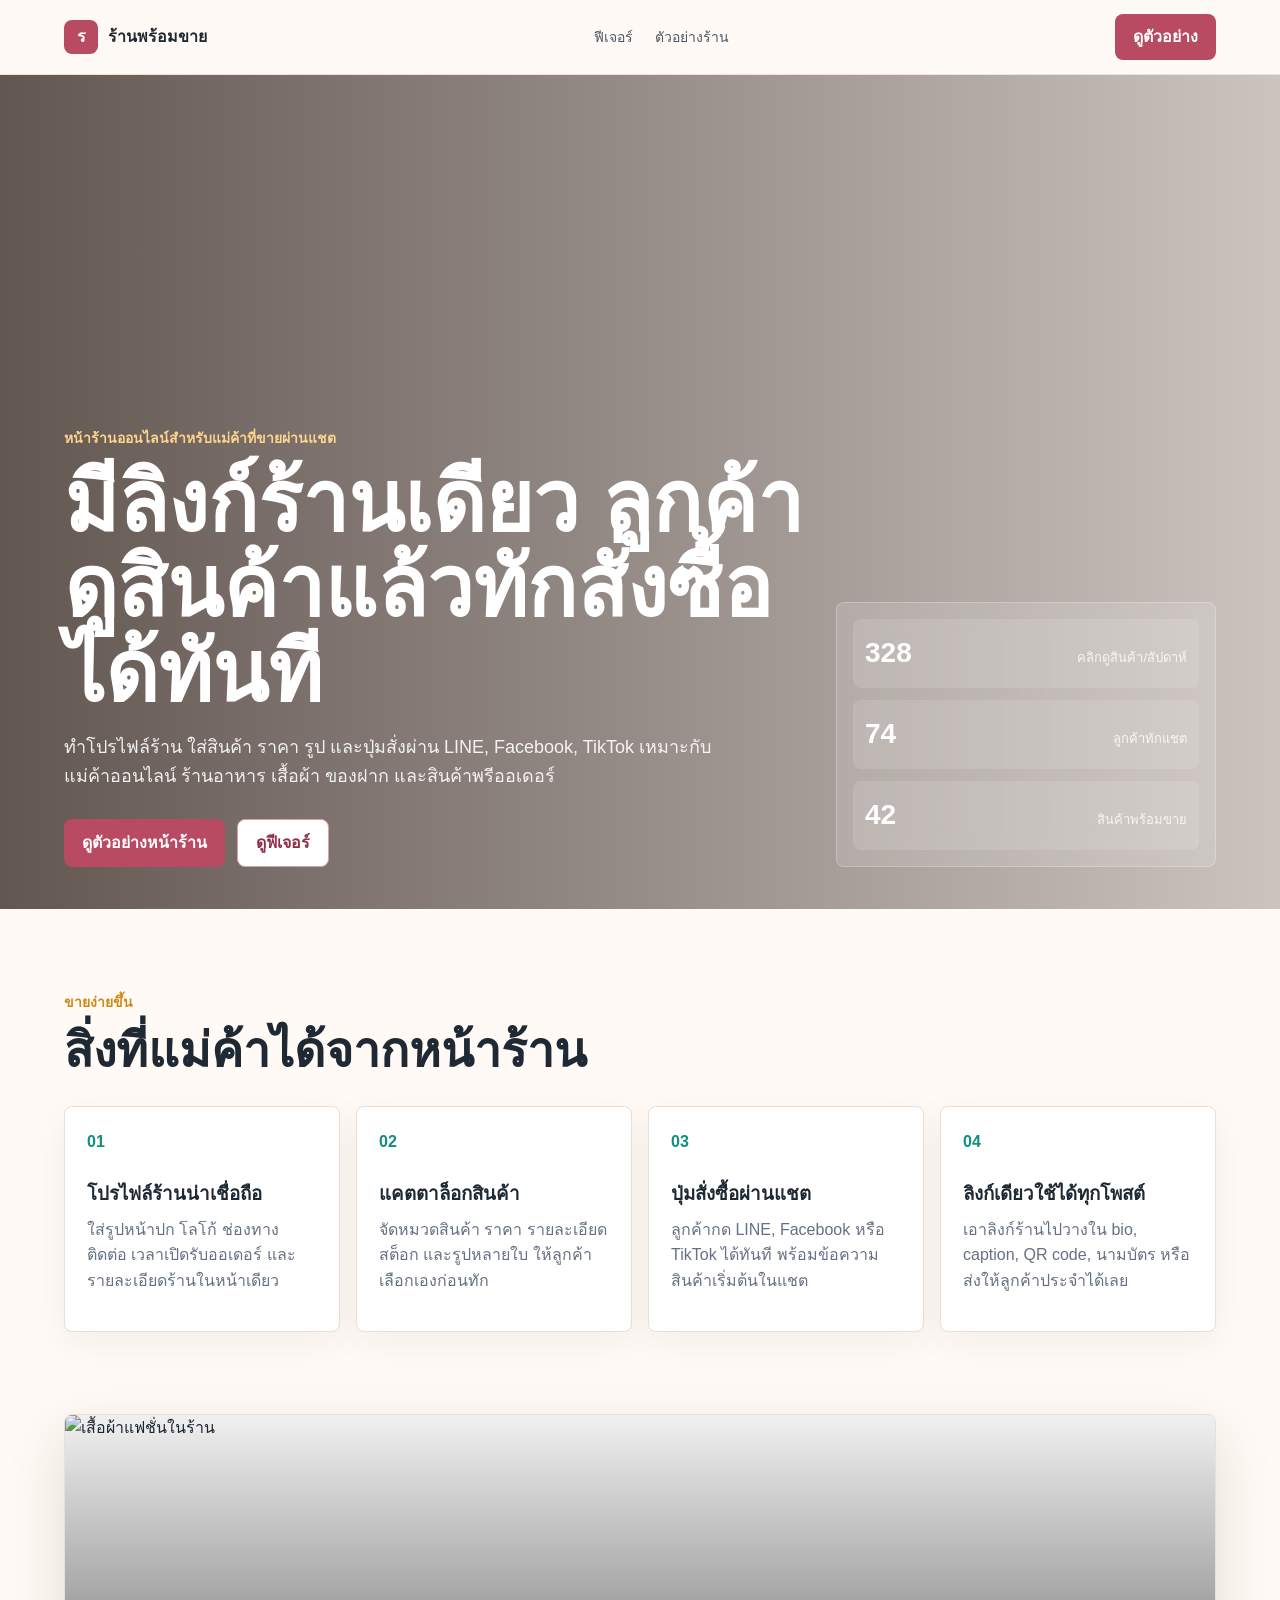
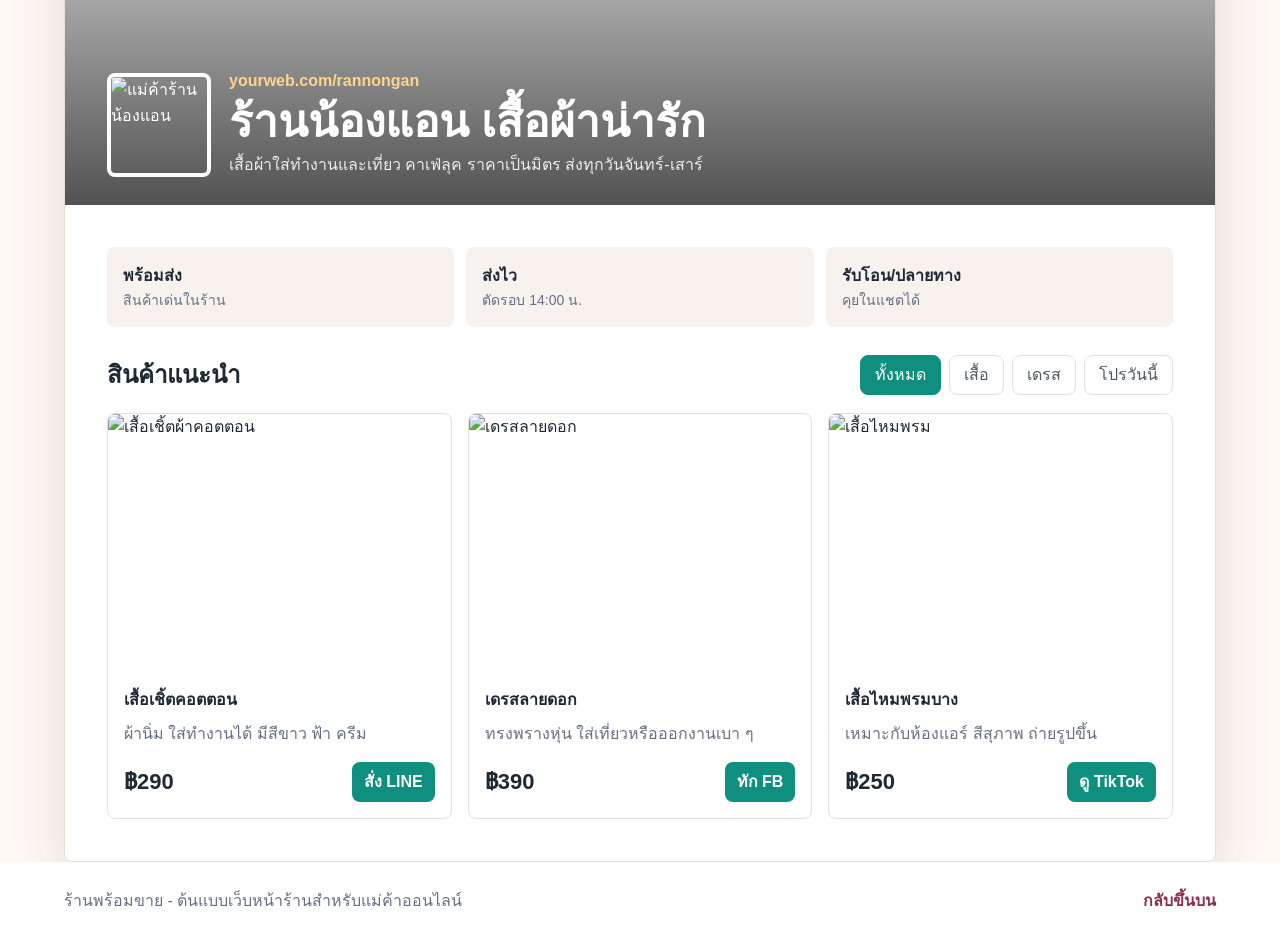
==== index.html @ fbb46fa8 "Initial shop template" ====
<!doctype html>
<html lang="th">
  <head>
    <meta charset="utf-8" />
    <meta name="viewport" content="width=device-width, initial-scale=1" />
    <title>ร้านพร้อมขาย | เว็บหน้าร้านสำหรับแม่ค้า</title>
    <link rel="stylesheet" href="styles.css" />
  </head>
  <body>
    <header class="topbar">
      <a class="brand" href="#home" aria-label="ร้านพร้อมขาย">
        <span class="brand-mark">ร</span>
        <span>ร้านพร้อมขาย</span>
      </a>
      <nav class="nav" aria-label="เมนูหลัก">
        <a href="#features">ฟีเจอร์</a>
        <a href="#demo">ตัวอย่างร้าน</a>
      </nav>
      <a class="top-cta" href="#demo">ดูตัวอย่าง</a>
    </header>

    <main id="home">
      <section class="hero">
        <div class="hero-bg" aria-hidden="true"></div>
        <div class="hero-content">
          <p class="eyebrow">หน้าร้านออนไลน์สำหรับแม่ค้าที่ขายผ่านแชต</p>
          <h1>มีลิงก์ร้านเดียว ลูกค้าดูสินค้าแล้วทักสั่งซื้อได้ทันที</h1>
          <p class="hero-copy">
            ทำโปรไฟล์ร้าน ใส่สินค้า ราคา รูป และปุ่มสั่งผ่าน LINE, Facebook, TikTok
            เหมาะกับแม่ค้าออนไลน์ ร้านอาหาร เสื้อผ้า ของฝาก และสินค้าพรีออเดอร์
          </p>
          <div class="hero-actions">
            <a class="button primary" href="#demo">ดูตัวอย่างหน้าร้าน</a>
            <a class="button secondary" href="#features">ดูฟีเจอร์</a>
          </div>
        </div>
        <aside class="hero-preview" aria-label="สรุปผลลัพธ์ร้าน">
          <div>
            <span class="metric">328</span>
            <span class="label">คลิกดูสินค้า/สัปดาห์</span>
          </div>
          <div>
            <span class="metric">74</span>
            <span class="label">ลูกค้าทักแชต</span>
          </div>
          <div>
            <span class="metric">42</span>
            <span class="label">สินค้าพร้อมขาย</span>
          </div>
        </aside>
      </section>

      <section class="section" id="features">
        <div class="section-head">
          <p class="eyebrow">ขายง่ายขึ้น</p>
          <h2>สิ่งที่แม่ค้าได้จากหน้าร้าน</h2>
        </div>
        <div class="feature-grid">
          <article>
            <span class="icon">01</span>
            <h3>โปรไฟล์ร้านน่าเชื่อถือ</h3>
            <p>ใส่รูปหน้าปก โลโก้ ช่องทางติดต่อ เวลาเปิดรับออเดอร์ และรายละเอียดร้านในหน้าเดียว</p>
          </article>
          <article>
            <span class="icon">02</span>
            <h3>แคตตาล็อกสินค้า</h3>
            <p>จัดหมวดสินค้า ราคา รายละเอียด สต็อก และรูปหลายใบ ให้ลูกค้าเลือกเองก่อนทัก</p>
          </article>
          <article>
            <span class="icon">03</span>
            <h3>ปุ่มสั่งซื้อผ่านแชต</h3>
            <p>ลูกค้ากด LINE, Facebook หรือ TikTok ได้ทันที พร้อมข้อความสินค้าเริ่มต้นในแชต</p>
          </article>
          <article>
            <span class="icon">04</span>
            <h3>ลิงก์เดียวใช้ได้ทุกโพสต์</h3>
            <p>เอาลิงก์ร้านไปวางใน bio, caption, QR code, นามบัตร หรือส่งให้ลูกค้าประจำได้เลย</p>
          </article>
        </div>
      </section>

      <section class="store-demo" id="demo">
        <div class="store-cover">
          <img src="https://images.unsplash.com/photo-1523381210434-271e8be1f52b?auto=format&fit=crop&w=1200&q=80" alt="เสื้อผ้าแฟชั่นในร้าน" />
          <div class="store-profile">
            <img class="avatar" src="https://images.unsplash.com/photo-1494790108377-be9c29b29330?auto=format&fit=crop&w=240&q=80" alt="แม่ค้าร้านน้องแอน" />
            <div>
              <p class="store-label">yourweb.com/rannongan</p>
              <h2>ร้านน้องแอน เสื้อผ้าน่ารัก</h2>
              <p>เสื้อผ้าใส่ทำงานและเที่ยว คาเฟ่ลุค ราคาเป็นมิตร ส่งทุกวันจันทร์-เสาร์</p>
            </div>
          </div>
        </div>

        <div class="store-body">
          <div class="store-info">
            <div>
              <strong>พร้อมส่ง</strong>
              <span>สินค้าเด่นในร้าน</span>
            </div>
            <div>
              <strong>ส่งไว</strong>
              <span>ตัดรอบ 14:00 น.</span>
            </div>
            <div>
              <strong>รับโอน/ปลายทาง</strong>
              <span>คุยในแชตได้</span>
            </div>
          </div>

          <div class="product-toolbar">
            <h3>สินค้าแนะนำ</h3>
            <div class="chips" aria-label="หมวดสินค้า">
              <button class="chip active">ทั้งหมด</button>
              <button class="chip">เสื้อ</button>
              <button class="chip">เดรส</button>
              <button class="chip">โปรวันนี้</button>
            </div>
          </div>

          <div class="product-grid">
            <article class="product-card">
              <img src="https://images.unsplash.com/photo-1434389677669-e08b4cac3105?auto=format&fit=crop&w=700&q=80" alt="เสื้อเชิ้ตผ้าคอตตอน" />
              <div class="product-copy">
                <h4>เสื้อเชิ้ตคอตตอน</h4>
                <p>ผ้านิ่ม ใส่ทำงานได้ มีสีขาว ฟ้า ครีม</p>
                <div class="product-bottom">
                  <strong>฿290</strong>
                  <a href="https://line.me/ti/p/~exzerozyt" target="_blank" rel="noreferrer">สั่ง LINE</a>
                </div>
              </div>
            </article>
            <article class="product-card">
              <img src="https://images.unsplash.com/photo-1515886657613-9f3515b0c78f?auto=format&fit=crop&w=700&q=80" alt="เดรสลายดอก" />
              <div class="product-copy">
                <h4>เดรสลายดอก</h4>
                <p>ทรงพรางหุ่น ใส่เที่ยวหรือออกงานเบา ๆ</p>
                <div class="product-bottom">
                  <strong>฿390</strong>
                  <a href="https://www.facebook.com/" target="_blank" rel="noreferrer">ทัก FB</a>
                </div>
              </div>
            </article>
            <article class="product-card">
              <img src="https://images.unsplash.com/photo-1503342217505-b0a15ec3261c?auto=format&fit=crop&w=700&q=80" alt="เสื้อไหมพรม" />
              <div class="product-copy">
                <h4>เสื้อไหมพรมบาง</h4>
                <p>เหมาะกับห้องแอร์ สีสุภาพ ถ่ายรูปขึ้น</p>
                <div class="product-bottom">
                  <strong>฿250</strong>
                  <a href="https://www.tiktok.com/" target="_blank" rel="noreferrer">ดู TikTok</a>
                </div>
              </div>
            </article>
          </div>
        </div>
      </section>

    </main>

    <footer class="footer">
      <p>ร้านพร้อมขาย - ต้นแบบเว็บหน้าร้านสำหรับแม่ค้าออนไลน์</p>
      <a href="#home">กลับขึ้นบน</a>
    </footer>
  </body>
</html>
---- styles.css ----
:root {
  --ink: #1f2933;
  --muted: #667085;
  --paper: #fffaf5;
  --surface: #ffffff;
  --line: #eadfd5;
  --rose: #b84a62;
  --rose-dark: #8e2f47;
  --mint: #0e8f7f;
  --gold: #cc8a18;
  --shadow: 0 22px 60px rgba(55, 36, 24, 0.14);
}

* {
  box-sizing: border-box;
}

html {
  scroll-behavior: smooth;
}

body {
  margin: 0;
  color: var(--ink);
  background: var(--paper);
  font-family: Tahoma, "Noto Sans Thai", Arial, sans-serif;
  line-height: 1.6;
}

img {
  display: block;
  max-width: 100%;
}

a {
  color: inherit;
  text-decoration: none;
}

.topbar {
  position: sticky;
  top: 0;
  z-index: 10;
  display: flex;
  align-items: center;
  justify-content: space-between;
  gap: 24px;
  padding: 14px clamp(18px, 5vw, 64px);
  border-bottom: 1px solid rgba(234, 223, 213, 0.86);
  background: rgba(255, 250, 245, 0.92);
  backdrop-filter: blur(16px);
}

.brand {
  display: inline-flex;
  align-items: center;
  gap: 10px;
  font-weight: 700;
}

.brand-mark {
  display: grid;
  width: 34px;
  height: 34px;
  place-items: center;
  border-radius: 8px;
  color: #fff;
  background: var(--rose);
}

.nav {
  display: flex;
  gap: 22px;
  color: #4d5966;
  font-size: 14px;
}

.top-cta,
.button {
  display: inline-flex;
  align-items: center;
  justify-content: center;
  min-height: 42px;
  padding: 10px 18px;
  border-radius: 8px;
  font-weight: 700;
  white-space: nowrap;
}

.top-cta,
.button.primary {
  color: #fff;
  background: var(--rose);
}

.button.secondary {
  color: var(--rose-dark);
  border: 1px solid #d9a0ad;
  background: #fff;
}

.hero {
  position: relative;
  display: grid;
  min-height: calc(100vh - 66px);
  grid-template-columns: minmax(0, 1fr) minmax(260px, 380px);
  align-items: end;
  gap: 28px;
  padding: clamp(72px, 10vw, 128px) clamp(18px, 5vw, 64px) 42px;
  overflow: hidden;
}

.hero-bg {
  position: absolute;
  inset: 0;
  z-index: -1;
  background:
    linear-gradient(90deg, rgba(38, 23, 18, 0.72), rgba(38, 23, 18, 0.24)),
    url("https://images.unsplash.com/photo-1556742049-0cfed4f6a45d?auto=format&fit=crop&w=1800&q=80") center / cover;
}

.hero-content {
  max-width: 760px;
  color: #fff;
}

.eyebrow {
  margin: 0 0 10px;
  color: var(--gold);
  font-size: 14px;
  font-weight: 700;
}

.hero .eyebrow {
  color: #ffd48d;
}

h1,
h2,
h3,
h4,
p {
  margin-top: 0;
}

h1 {
  max-width: 900px;
  margin-bottom: 18px;
  font-size: clamp(42px, 8vw, 82px);
  line-height: 1.04;
  letter-spacing: 0;
}

.hero-copy {
  max-width: 690px;
  color: rgba(255, 255, 255, 0.9);
  font-size: 18px;
}

.hero-actions {
  display: flex;
  flex-wrap: wrap;
  gap: 12px;
  margin-top: 28px;
}

.hero-preview {
  display: grid;
  gap: 12px;
  padding: 16px;
  border: 1px solid rgba(255, 255, 255, 0.24);
  border-radius: 8px;
  background: rgba(255, 255, 255, 0.14);
  color: #fff;
  backdrop-filter: blur(14px);
}

.hero-preview div {
  display: flex;
  align-items: baseline;
  justify-content: space-between;
  gap: 16px;
  padding: 12px;
  border-radius: 8px;
  background: rgba(255, 255, 255, 0.12);
}

.metric {
  font-size: 28px;
  font-weight: 800;
}

.label {
  color: rgba(255, 255, 255, 0.82);
  font-size: 13px;
  text-align: right;
}

.section {
  padding: 82px clamp(18px, 5vw, 64px);
}

.section-head {
  max-width: 760px;
  margin-bottom: 28px;
}

.section h2 {
  margin-bottom: 0;
  font-size: clamp(30px, 4vw, 48px);
  line-height: 1.15;
}

.feature-grid {
  display: grid;
  grid-template-columns: repeat(4, minmax(0, 1fr));
  gap: 16px;
}

.feature-grid article {
  border: 1px solid var(--line);
  border-radius: 8px;
  background: var(--surface);
  box-shadow: 0 10px 36px rgba(55, 36, 24, 0.06);
}

.feature-grid article {
  padding: 22px;
}

.icon {
  display: inline-flex;
  margin-bottom: 24px;
  color: var(--mint);
  font-weight: 800;
}

.feature-grid h3,
.product-copy h4 {
  margin-bottom: 8px;
}

.feature-grid p,
.product-copy p {
  color: var(--muted);
}

.store-demo {
  margin: 0 clamp(18px, 5vw, 64px);
  border: 1px solid var(--line);
  border-radius: 8px;
  overflow: hidden;
  background: var(--surface);
  box-shadow: var(--shadow);
}

.store-cover {
  position: relative;
  min-height: 390px;
}

.store-cover > img {
  width: 100%;
  height: 390px;
  object-fit: cover;
}

.store-cover::after {
  position: absolute;
  inset: 0;
  content: "";
  background: linear-gradient(180deg, rgba(0, 0, 0, 0.06), rgba(0, 0, 0, 0.68));
}

.store-profile {
  position: absolute;
  left: clamp(18px, 4vw, 42px);
  right: clamp(18px, 4vw, 42px);
  bottom: 28px;
  z-index: 1;
  display: flex;
  align-items: end;
  gap: 18px;
  color: #fff;
}

.avatar {
  width: 104px;
  height: 104px;
  flex: 0 0 auto;
  border: 4px solid #fff;
  border-radius: 8px;
  object-fit: cover;
}

.store-label {
  margin-bottom: 4px;
  color: #ffd48d;
  font-weight: 700;
}

.store-profile h2 {
  margin-bottom: 6px;
  font-size: clamp(28px, 4vw, 44px);
  line-height: 1.1;
}

.store-profile p:last-child {
  margin-bottom: 0;
  color: rgba(255, 255, 255, 0.88);
}

.store-body {
  padding: clamp(18px, 4vw, 42px);
}

.store-info {
  display: grid;
  grid-template-columns: repeat(3, minmax(0, 1fr));
  gap: 12px;
  margin-bottom: 28px;
}

.store-info div {
  padding: 16px;
  border-radius: 8px;
  background: #f7f2ed;
}

.store-info strong,
.store-info span {
  display: block;
}

.store-info span {
  color: var(--muted);
  font-size: 14px;
}

.product-toolbar {
  display: flex;
  align-items: center;
  justify-content: space-between;
  gap: 18px;
  margin-bottom: 18px;
}

.product-toolbar h3 {
  margin-bottom: 0;
  font-size: 24px;
}

.chips {
  display: flex;
  flex-wrap: wrap;
  justify-content: flex-end;
  gap: 8px;
}

.chip {
  min-height: 36px;
  padding: 6px 14px;
  border: 1px solid var(--line);
  border-radius: 8px;
  color: #4d5966;
  background: #fff;
  font: inherit;
  cursor: pointer;
}

.chip.active {
  color: #fff;
  border-color: var(--mint);
  background: var(--mint);
}

.product-grid {
  display: grid;
  grid-template-columns: repeat(3, minmax(0, 1fr));
  gap: 16px;
}

.product-card {
  overflow: hidden;
  border: 1px solid var(--line);
  border-radius: 8px;
  background: #fff;
}

.product-card img {
  width: 100%;
  aspect-ratio: 4 / 3;
  object-fit: cover;
}

.product-copy {
  padding: 16px;
}

.product-bottom {
  display: flex;
  align-items: center;
  justify-content: space-between;
  gap: 12px;
  margin-top: 14px;
}

.product-bottom strong {
  font-size: 22px;
}

.product-bottom a {
  min-height: 36px;
  padding: 7px 12px;
  border-radius: 8px;
  color: #fff;
  background: var(--mint);
  font-weight: 700;
}

.footer {
  display: flex;
  align-items: center;
  justify-content: space-between;
  gap: 16px;
  padding: 26px clamp(18px, 5vw, 64px);
  color: var(--muted);
  background: #fff;
}

.footer p {
  margin-bottom: 0;
}

.footer a {
  color: var(--rose-dark);
  font-weight: 700;
}

@media (max-width: 980px) {
  .hero {
    grid-template-columns: 1fr;
    align-items: end;
  }

  .hero-preview {
    max-width: 520px;
  }

  .feature-grid,
  .product-grid {
    grid-template-columns: repeat(2, minmax(0, 1fr));
  }
}

@media (max-width: 720px) {
  .topbar {
    align-items: flex-start;
    flex-direction: column;
    gap: 12px;
  }

  .nav {
    width: 100%;
    justify-content: space-between;
    gap: 10px;
  }

  .top-cta {
    display: none;
  }

  .hero {
    min-height: 760px;
    padding-top: 64px;
  }

  h1 {
    font-size: 42px;
  }

  .hero-copy {
    font-size: 16px;
  }

  .feature-grid,
  .product-grid,
  .store-info {
    grid-template-columns: 1fr;
  }

  .store-profile {
    align-items: flex-start;
    flex-direction: column;
  }

  .avatar {
    width: 88px;
    height: 88px;
  }

  .product-toolbar {
    align-items: flex-start;
    flex-direction: column;
  }

  .chips {
    justify-content: flex-start;
  }

  .footer {
    align-items: flex-start;
    flex-direction: column;
  }
}
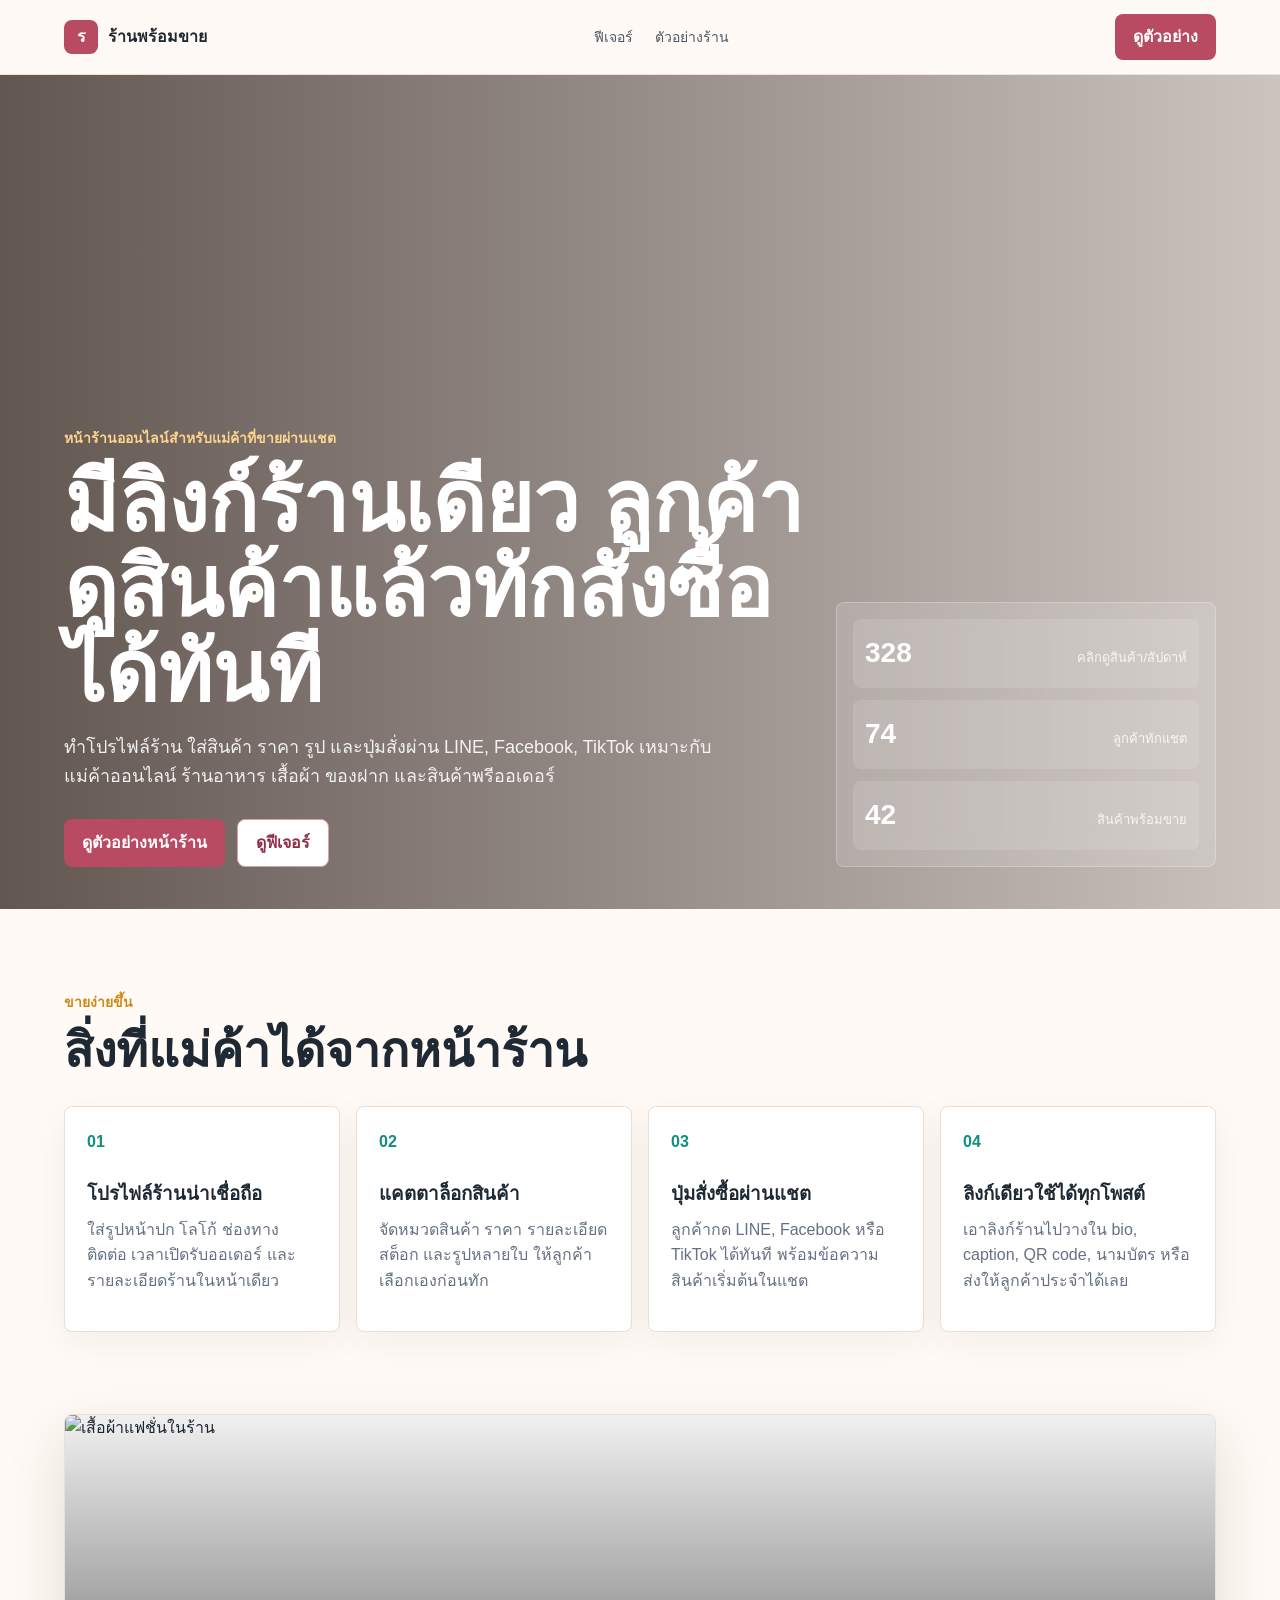
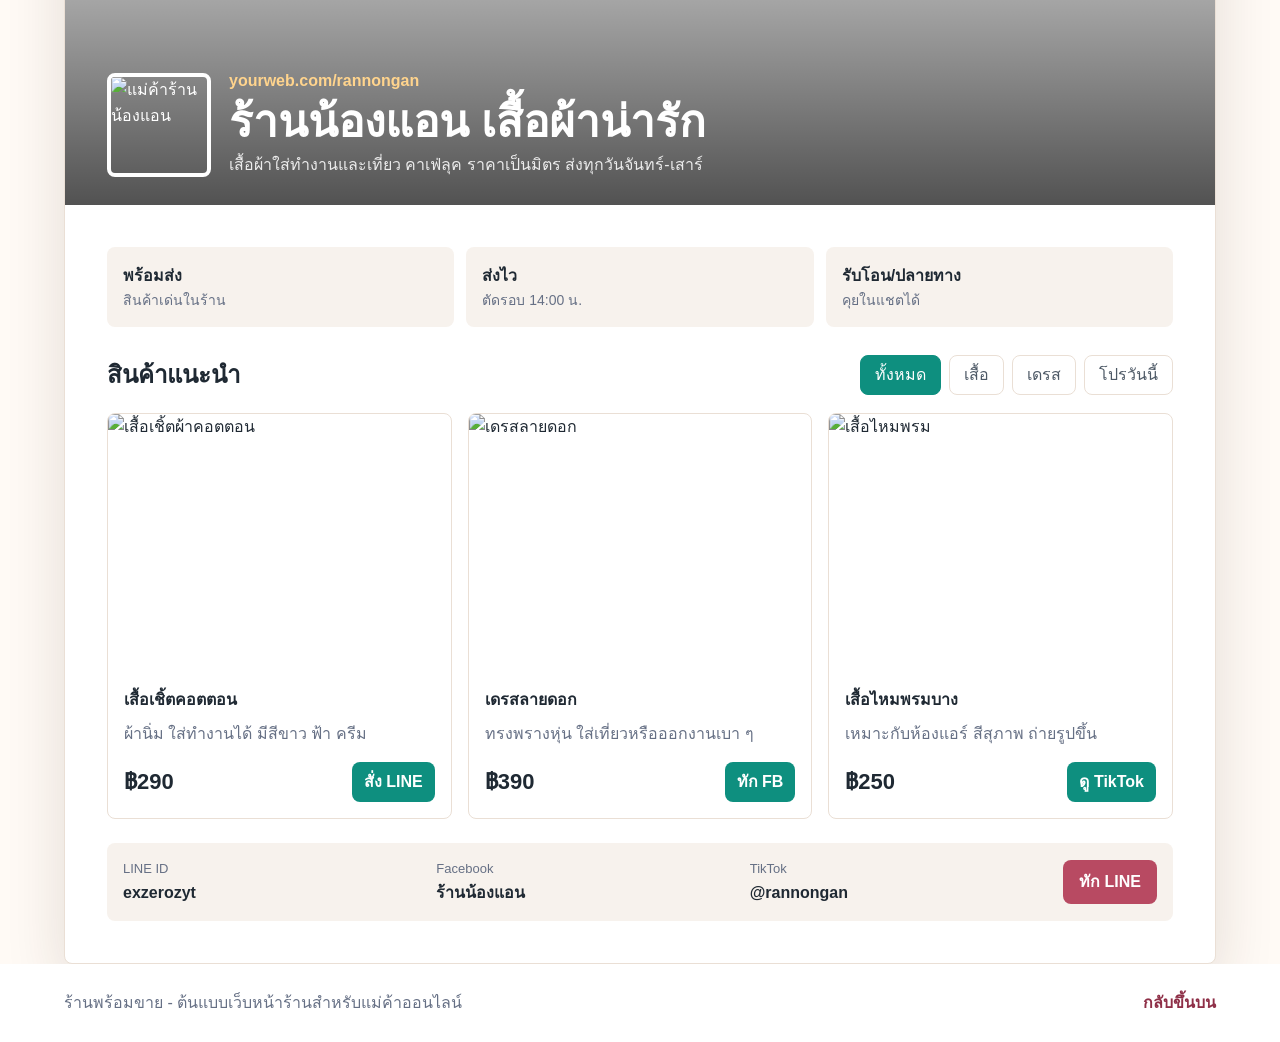
==== commit 6a149ca6: "Add visible contact details" ====
--- a/index.html
+++ b/index.html
@@ -153,6 +153,21 @@
               </div>
             </article>
           </div>
+          <div class="contact-strip">
+            <div>
+              <span>LINE ID</span>
+              <strong>exzerozyt</strong>
+            </div>
+            <div>
+              <span>Facebook</span>
+              <strong>ร้านน้องแอน</strong>
+            </div>
+            <div>
+              <span>TikTok</span>
+              <strong>@rannongan</strong>
+            </div>
+            <a href="https://line.me/ti/p/~exzerozyt" target="_blank" rel="noreferrer">ทัก LINE</a>
+          </div>
         </div>
       </section>
 
--- a/styles.css
+++ b/styles.css
@@ -418,6 +418,48 @@
   font-weight: 700;
 }
 
+.contact-strip {
+  display: grid;
+  grid-template-columns: repeat(3, minmax(0, 1fr)) auto;
+  align-items: center;
+  gap: 12px;
+  margin-top: 24px;
+  padding: 16px;
+  border-radius: 8px;
+  background: #f7f2ed;
+}
+
+.contact-strip div {
+  min-width: 0;
+}
+
+.contact-strip span,
+.contact-strip strong {
+  display: block;
+}
+
+.contact-strip span {
+  color: var(--muted);
+  font-size: 13px;
+}
+
+.contact-strip strong {
+  overflow-wrap: anywhere;
+}
+
+.contact-strip a {
+  display: inline-flex;
+  align-items: center;
+  justify-content: center;
+  min-height: 42px;
+  padding: 9px 16px;
+  border-radius: 8px;
+  color: #fff;
+  background: var(--rose);
+  font-weight: 800;
+  white-space: nowrap;
+}
+
 .footer {
   display: flex;
   align-items: center;
@@ -512,4 +554,12 @@
     align-items: flex-start;
     flex-direction: column;
   }
-}
+
+  .contact-strip {
+    grid-template-columns: 1fr;
+  }
+
+  .contact-strip a {
+    width: 100%;
+  }
+}
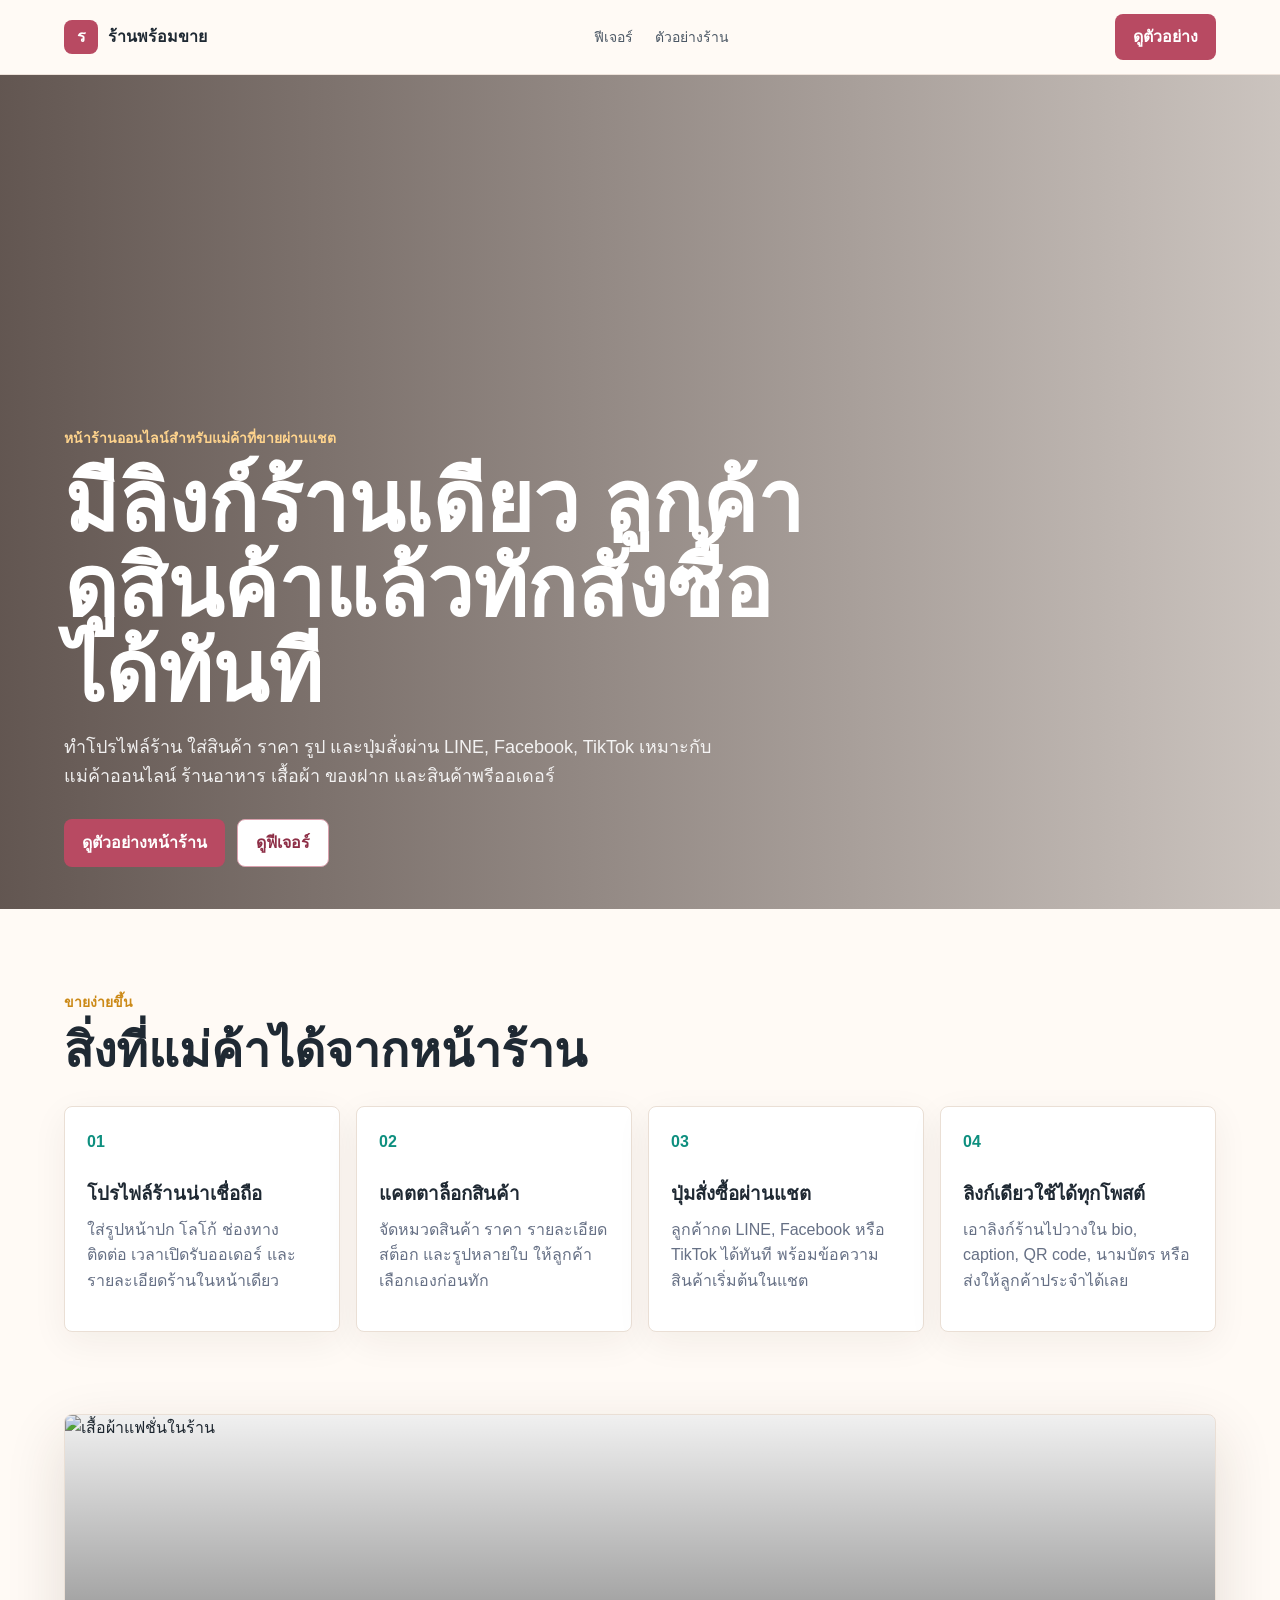
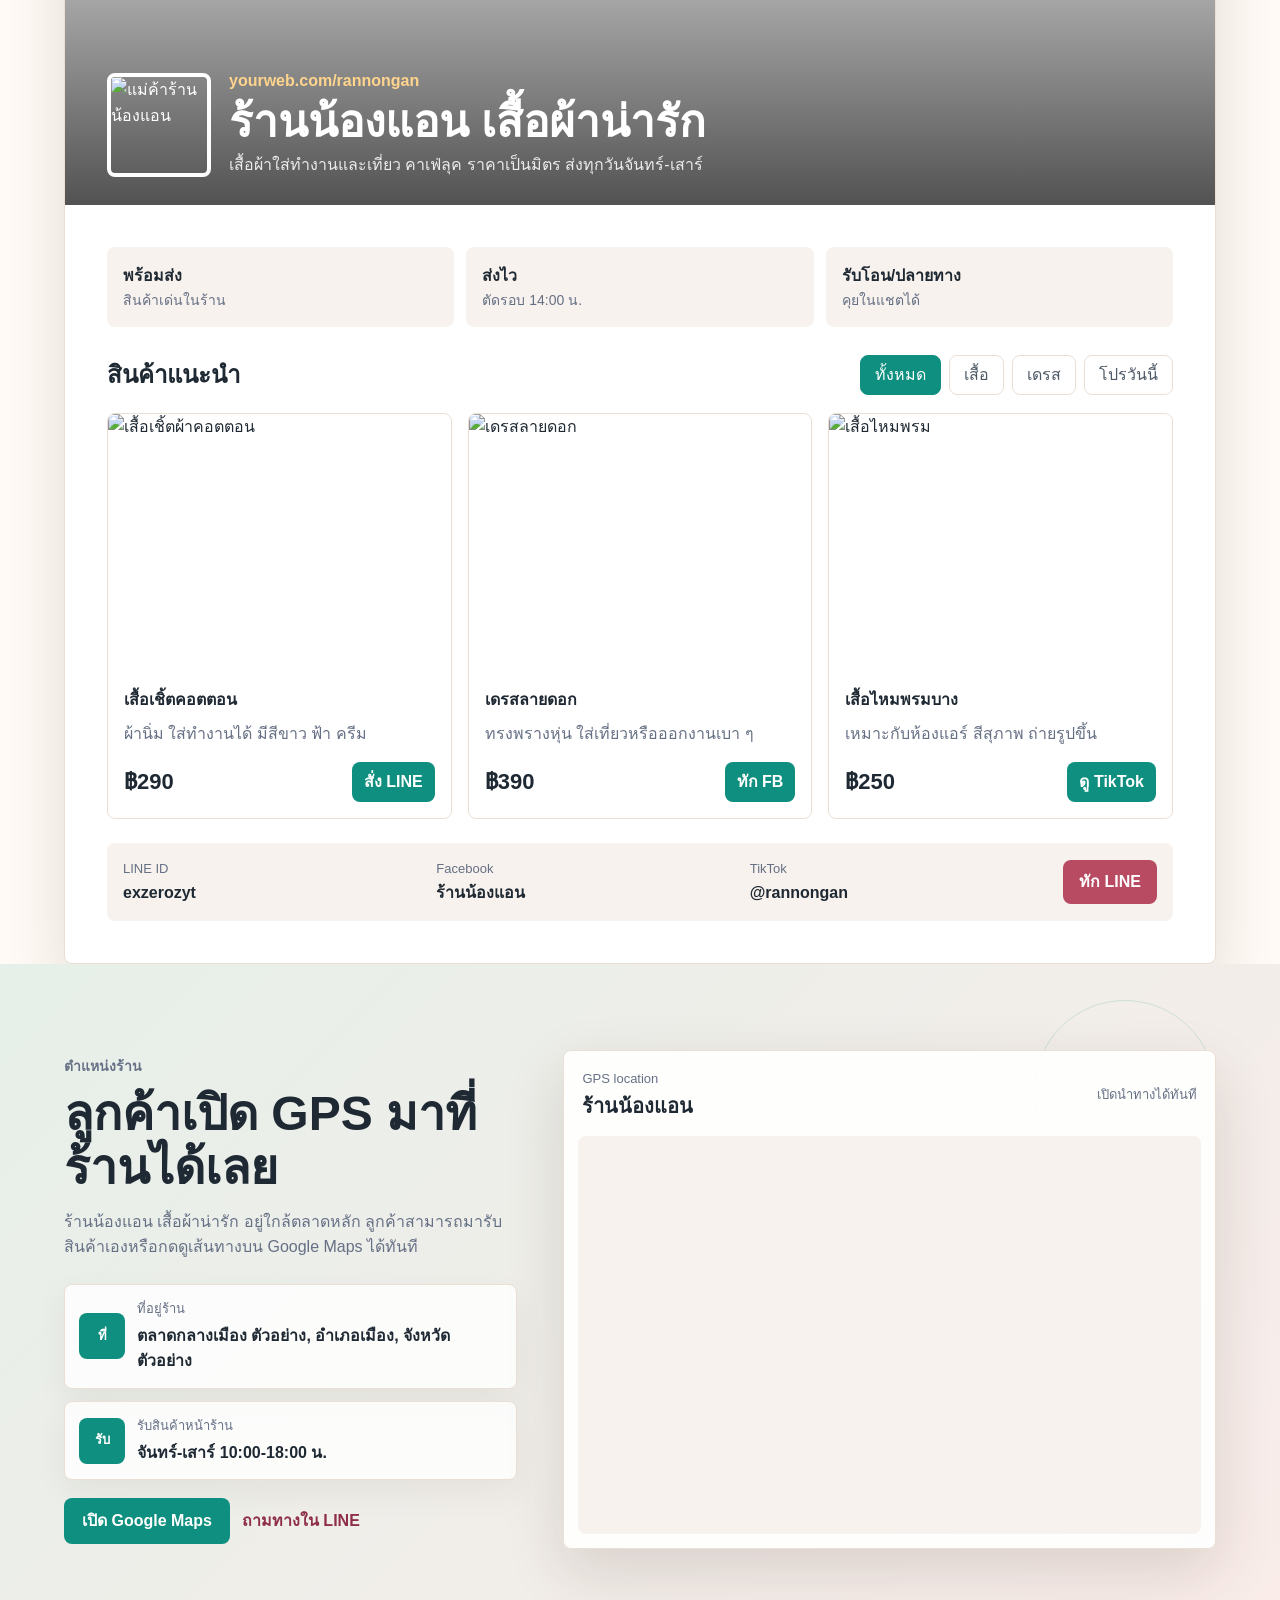
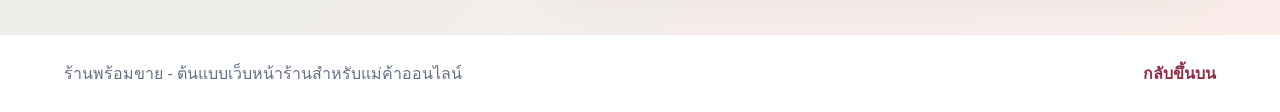
==== commit 782b773d: "Update storefront layout and location section" ====
--- a/index.html
+++ b/index.html
@@ -34,20 +34,6 @@
             <a class="button secondary" href="#features">ดูฟีเจอร์</a>
           </div>
         </div>
-        <aside class="hero-preview" aria-label="สรุปผลลัพธ์ร้าน">
-          <div>
-            <span class="metric">328</span>
-            <span class="label">คลิกดูสินค้า/สัปดาห์</span>
-          </div>
-          <div>
-            <span class="metric">74</span>
-            <span class="label">ลูกค้าทักแชต</span>
-          </div>
-          <div>
-            <span class="metric">42</span>
-            <span class="label">สินค้าพร้อมขาย</span>
-          </div>
-        </aside>
       </section>
 
       <section class="section" id="features">
@@ -126,7 +112,7 @@
                 <p>ผ้านิ่ม ใส่ทำงานได้ มีสีขาว ฟ้า ครีม</p>
                 <div class="product-bottom">
                   <strong>฿290</strong>
-                  <a href="https://line.me/ti/p/~exzerozyt" target="_blank" rel="noreferrer">สั่ง LINE</a>
+                  <a href="https://line.me/ti/p/~exzerozyt">สั่ง LINE</a>
                 </div>
               </div>
             </article>
@@ -166,7 +152,52 @@
               <span>TikTok</span>
               <strong>@rannongan</strong>
             </div>
-            <a href="https://line.me/ti/p/~exzerozyt" target="_blank" rel="noreferrer">ทัก LINE</a>
+            <a href="https://line.me/ti/p/~exzerozyt">ทัก LINE</a>
+          </div>
+        </div>
+      </section>
+
+      <section class="map-section" id="location">
+        <div class="map-copy">
+          <p class="eyebrow">ตำแหน่งร้าน</p>
+          <h2>ลูกค้าเปิด GPS มาที่ร้านได้เลย</h2>
+          <p>ร้านน้องแอน เสื้อผ้าน่ารัก อยู่ใกล้ตลาดหลัก ลูกค้าสามารถมารับสินค้าเองหรือกดดูเส้นทางบน Google Maps ได้ทันที</p>
+          <div class="location-list">
+            <div class="location-item">
+              <span class="location-icon">ที่</span>
+              <div>
+                <span>ที่อยู่ร้าน</span>
+                <strong>ตลาดกลางเมือง ตัวอย่าง, อำเภอเมือง, จังหวัดตัวอย่าง</strong>
+              </div>
+            </div>
+            <div class="location-item">
+              <span class="location-icon">รับ</span>
+              <div>
+                <span>รับสินค้าหน้าร้าน</span>
+                <strong>จันทร์-เสาร์ 10:00-18:00 น.</strong>
+              </div>
+            </div>
+          </div>
+          <div class="map-actions">
+            <a class="map-button" href="https://www.google.com/maps/search/?api=1&query=Bangkok%20Thailand" target="_blank" rel="noreferrer">เปิด Google Maps</a>
+            <a class="map-link" href="https://line.me/ti/p/~exzerozyt">ถามทางใน LINE</a>
+          </div>
+        </div>
+        <div class="map-card">
+          <div class="map-card-head">
+            <div>
+              <span>GPS location</span>
+              <strong>ร้านน้องแอน</strong>
+            </div>
+            <small>เปิดนำทางได้ทันที</small>
+          </div>
+          <div class="map-frame" aria-label="แผนที่ร้าน">
+            <iframe
+              title="แผนที่ร้านน้องแอน"
+              src="https://www.google.com/maps?q=Bangkok%20Thailand&output=embed"
+              loading="lazy"
+              referrerpolicy="no-referrer-when-downgrade"
+            ></iframe>
           </div>
         </div>
       </section>
--- a/styles.css
+++ b/styles.css
@@ -103,7 +103,7 @@
   position: relative;
   display: grid;
   min-height: calc(100vh - 66px);
-  grid-template-columns: minmax(0, 1fr) minmax(260px, 380px);
+  grid-template-columns: minmax(0, 1fr);
   align-items: end;
   gap: 28px;
   padding: clamp(72px, 10vw, 128px) clamp(18px, 5vw, 64px) 42px;
@@ -164,38 +164,6 @@
   margin-top: 28px;
 }
 
-.hero-preview {
-  display: grid;
-  gap: 12px;
-  padding: 16px;
-  border: 1px solid rgba(255, 255, 255, 0.24);
-  border-radius: 8px;
-  background: rgba(255, 255, 255, 0.14);
-  color: #fff;
-  backdrop-filter: blur(14px);
-}
-
-.hero-preview div {
-  display: flex;
-  align-items: baseline;
-  justify-content: space-between;
-  gap: 16px;
-  padding: 12px;
-  border-radius: 8px;
-  background: rgba(255, 255, 255, 0.12);
-}
-
-.metric {
-  font-size: 28px;
-  font-weight: 800;
-}
-
-.label {
-  color: rgba(255, 255, 255, 0.82);
-  font-size: 13px;
-  text-align: right;
-}
-
 .section {
   padding: 82px clamp(18px, 5vw, 64px);
 }
@@ -460,6 +428,169 @@
   white-space: nowrap;
 }
 
+.map-section {
+  position: relative;
+  display: grid;
+  grid-template-columns: minmax(280px, 0.82fr) minmax(0, 1.18fr);
+  gap: clamp(24px, 4vw, 46px);
+  padding: 86px clamp(18px, 5vw, 64px);
+  background:
+    linear-gradient(135deg, rgba(14, 143, 127, 0.1), rgba(184, 74, 98, 0.08)),
+    #fffaf5;
+  overflow: hidden;
+}
+
+.map-section::before {
+  position: absolute;
+  top: 36px;
+  right: clamp(18px, 5vw, 64px);
+  width: 180px;
+  height: 180px;
+  border: 1px solid rgba(14, 143, 127, 0.16);
+  border-radius: 50%;
+  content: "";
+}
+
+.map-copy {
+  position: relative;
+  align-self: center;
+  z-index: 1;
+}
+
+.map-copy h2 {
+  margin-bottom: 14px;
+  font-size: clamp(30px, 4vw, 48px);
+  line-height: 1.12;
+}
+
+.map-copy p {
+  color: var(--muted);
+}
+
+.location-list {
+  display: grid;
+  gap: 12px;
+  margin: 24px 0 18px;
+}
+
+.location-item {
+  display: grid;
+  grid-template-columns: 46px minmax(0, 1fr);
+  align-items: center;
+  gap: 12px;
+  padding: 14px;
+  border: 1px solid var(--line);
+  border-radius: 8px;
+  background: rgba(255, 255, 255, 0.82);
+  box-shadow: 0 12px 32px rgba(55, 36, 24, 0.06);
+}
+
+.location-icon {
+  display: grid;
+  width: 46px;
+  height: 46px;
+  place-items: center;
+  border-radius: 8px;
+  color: #fff;
+  background: var(--mint);
+  font-size: 13px;
+  font-weight: 900;
+}
+
+.location-item span:not(.location-icon),
+.location-item strong {
+  display: block;
+}
+
+.location-item span:not(.location-icon) {
+  color: var(--muted);
+  font-size: 13px;
+}
+
+.location-item strong {
+  margin-top: 3px;
+  overflow-wrap: anywhere;
+}
+
+.map-actions {
+  display: flex;
+  flex-wrap: wrap;
+  align-items: center;
+  gap: 12px;
+}
+
+.map-button {
+  display: inline-flex;
+  align-items: center;
+  justify-content: center;
+  min-height: 44px;
+  padding: 10px 18px;
+  border-radius: 8px;
+  color: #fff;
+  background: var(--mint);
+  font-weight: 800;
+}
+
+.map-link {
+  display: inline-flex;
+  align-items: center;
+  min-height: 44px;
+  color: var(--rose-dark);
+  font-weight: 800;
+}
+
+.map-card {
+  position: relative;
+  z-index: 1;
+  overflow: hidden;
+  padding: 14px;
+  border: 1px solid var(--line);
+  border-radius: 8px;
+  background: rgba(255, 255, 255, 0.92);
+  box-shadow: var(--shadow);
+}
+
+.map-card-head {
+  display: flex;
+  align-items: center;
+  justify-content: space-between;
+  gap: 16px;
+  padding: 4px 4px 14px;
+}
+
+.map-card-head span,
+.map-card-head strong {
+  display: block;
+}
+
+.map-card-head span,
+.map-card-head small {
+  color: var(--muted);
+  font-size: 13px;
+}
+
+.map-card-head strong {
+  font-size: 20px;
+}
+
+.map-card-head small {
+  text-align: right;
+}
+
+.map-frame {
+  min-height: 390px;
+  overflow: hidden;
+  border-radius: 8px;
+  background: #f7f2ed;
+}
+
+.map-frame iframe {
+  width: 100%;
+  height: 100%;
+  min-height: 390px;
+  border: 0;
+}
+
 .footer {
   display: flex;
   align-items: center;
@@ -480,18 +611,13 @@
 }
 
 @media (max-width: 980px) {
-  .hero {
-    grid-template-columns: 1fr;
-    align-items: end;
-  }
-
-  .hero-preview {
-    max-width: 520px;
-  }
-
   .feature-grid,
   .product-grid {
     grid-template-columns: repeat(2, minmax(0, 1fr));
+  }
+
+  .map-section {
+    grid-template-columns: 1fr;
   }
 }
 
